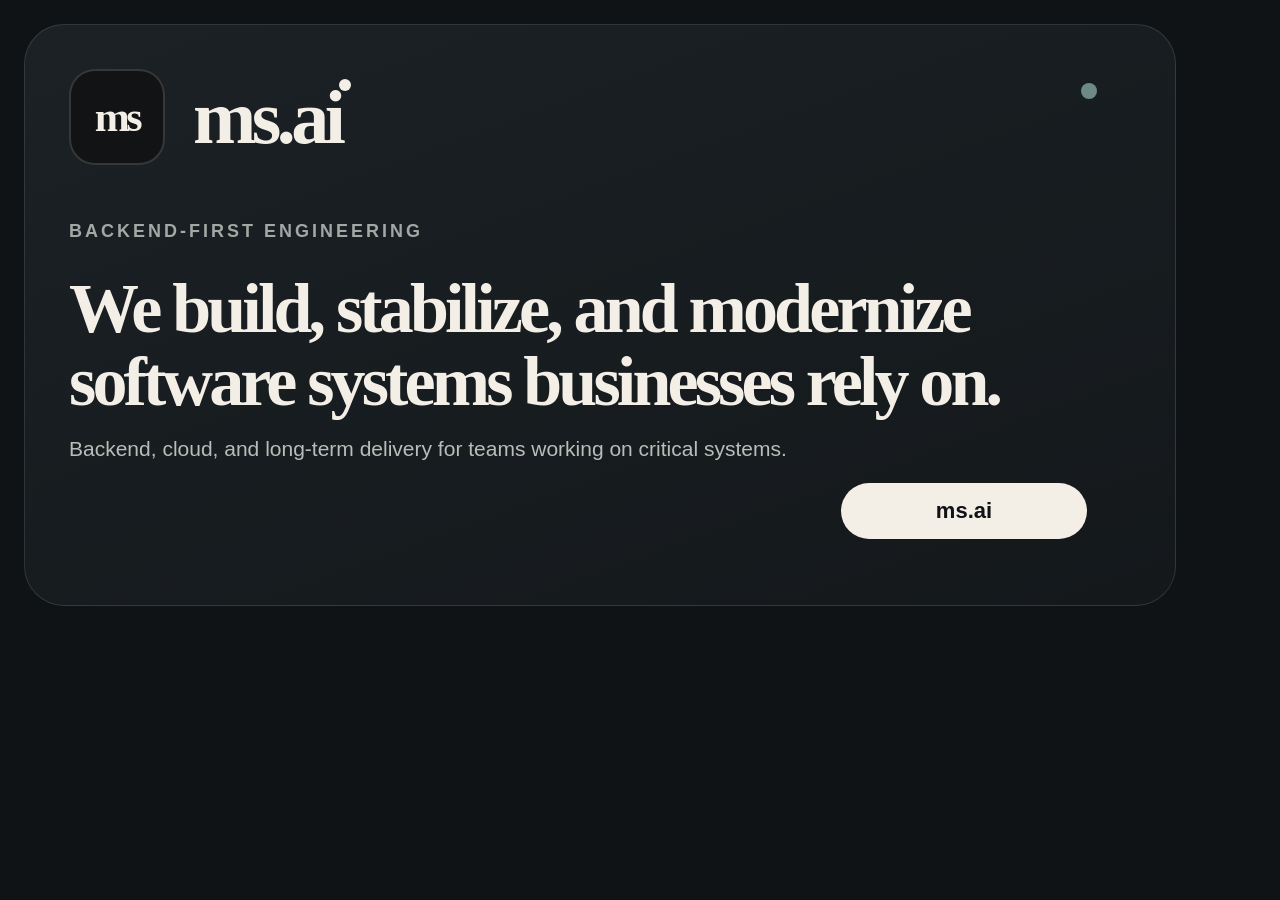
==== assets/social/og-card.html @ 8bdab4fa "Finalize portfolio site and launch assets" ====
<!DOCTYPE html>
<html lang="en">
  <head>
    <meta charset="UTF-8" />
    <meta name="viewport" content="width=device-width, initial-scale=1.0" />
    <title>ms.ai OG Card</title>
    <style>
      :root {
        --ink: #101315;
        --panel-top: #1b2125;
        --panel-bottom: #14181b;
        --mist: #d9ddd6;
        --paper: #f3efe7;
        --accent: #6d8a86;
      }

      * {
        box-sizing: border-box;
      }

      html,
      body {
        margin: 0;
        width: 1200px;
        height: 630px;
        overflow: hidden;
        background: var(--ink);
      }

      body {
        font-family: Helvetica, Arial, sans-serif;
      }

      .frame {
        width: 1200px;
        height: 630px;
        padding: 24px;
        background: var(--ink);
      }

      .card {
        position: relative;
        width: 100%;
        height: 100%;
        padding: 44px;
        border-radius: 40px;
        background: linear-gradient(160deg, var(--panel-top), var(--panel-bottom));
        border: 1px solid rgba(217, 221, 214, 0.14);
        color: var(--paper);
      }

      .brand {
        display: flex;
        align-items: center;
        gap: 28px;
      }

      .badge {
        display: flex;
        align-items: center;
        justify-content: center;
        width: 96px;
        height: 96px;
        border-radius: 26px;
        border: 2px solid rgba(217, 221, 214, 0.18);
        background: rgba(17, 19, 21, 0.96);
        font-family: Georgia, "Times New Roman", serif;
        font-size: 42px;
        font-weight: 700;
        letter-spacing: -0.08em;
      }

      .wordmark {
        font-family: Georgia, "Times New Roman", serif;
        font-size: 76px;
        font-weight: 700;
        letter-spacing: -0.06em;
      }

      .eyebrow {
        margin: 54px 0 0;
        color: rgba(217, 221, 214, 0.72);
        font-size: 18px;
        font-weight: 800;
        letter-spacing: 3px;
      }

      h1 {
        max-width: 980px;
        margin: 30px 0 0;
        font-family: Georgia, "Times New Roman", serif;
        font-size: 70px;
        line-height: 1.04;
        letter-spacing: -0.055em;
      }

      p {
        max-width: 760px;
        margin: 16px 0 0;
        color: rgba(217, 221, 214, 0.84);
        font-size: 21px;
        line-height: 1.35;
      }

      .pill {
        position: absolute;
        right: 88px;
        bottom: 66px;
        display: inline-flex;
        align-items: center;
        justify-content: center;
        min-width: 246px;
        height: 56px;
        padding: 0 28px;
        border-radius: 999px;
        background: var(--paper);
        color: var(--ink);
        font-size: 22px;
        font-weight: 800;
      }

      .dot-left,
      .dot-right {
        position: absolute;
        border-radius: 999px;
      }

      .dot-left {
        top: 54px;
        left: 314px;
        width: 12px;
        height: 12px;
        background: var(--paper);
      }

      .dot-right {
        top: 58px;
        right: 78px;
        width: 16px;
        height: 16px;
        background: var(--accent);
      }
    </style>
  </head>
  <body>
    <div class="frame">
      <div class="card">
        <div class="brand">
          <div class="badge">ms</div>
          <div class="wordmark">ms.ai</div>
        </div>
        <div class="dot-left"></div>
        <div class="dot-right"></div>
        <p class="eyebrow">BACKEND-FIRST ENGINEERING</p>
        <h1>We build, stabilize, and modernize software systems businesses rely on.</h1>
        <p>Backend, cloud, and long-term delivery for teams working on critical systems.</p>
        <div class="pill">ms.ai</div>
      </div>
    </div>
  </body>
</html>
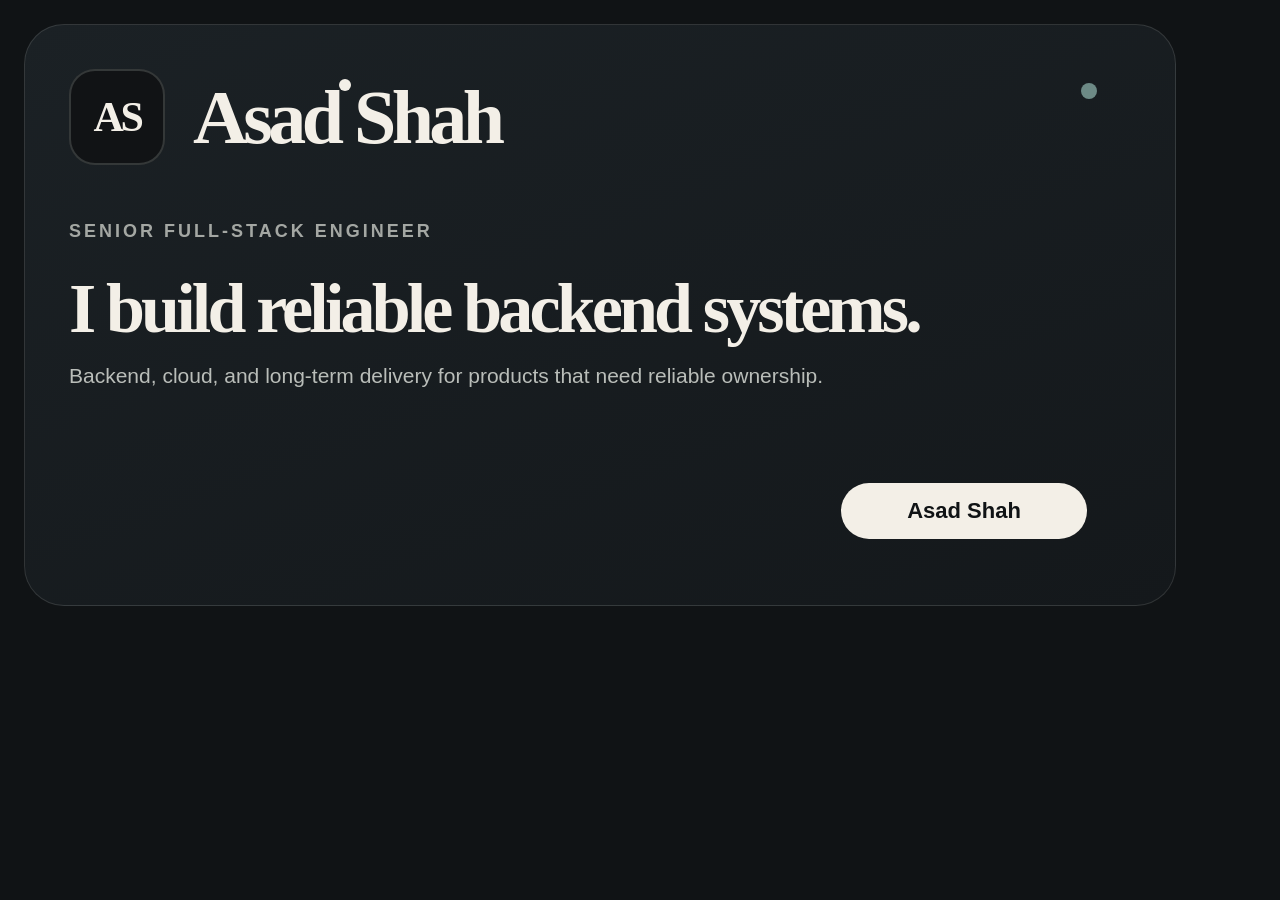
==== commit 64bbf0e3: "Update portfolio content and assets" ====
--- a/assets/social/og-card.html
+++ b/assets/social/og-card.html
@@ -3,7 +3,7 @@
   <head>
     <meta charset="UTF-8" />
     <meta name="viewport" content="width=device-width, initial-scale=1.0" />
-    <title>ms.ai OG Card</title>
+    <title>Asad Shah OG Card</title>
     <style>
       :root {
         --ink: #101315;
@@ -146,15 +146,15 @@
     <div class="frame">
       <div class="card">
         <div class="brand">
-          <div class="badge">ms</div>
-          <div class="wordmark">ms.ai</div>
+          <div class="badge">AS</div>
+          <div class="wordmark">Asad Shah</div>
         </div>
         <div class="dot-left"></div>
         <div class="dot-right"></div>
-        <p class="eyebrow">BACKEND-FIRST ENGINEERING</p>
-        <h1>We build, stabilize, and modernize software systems businesses rely on.</h1>
-        <p>Backend, cloud, and long-term delivery for teams working on critical systems.</p>
-        <div class="pill">ms.ai</div>
+        <p class="eyebrow">SENIOR FULL-STACK ENGINEER</p>
+        <h1>I build reliable backend systems.</h1>
+        <p>Backend, cloud, and long-term delivery for products that need reliable ownership.</p>
+        <div class="pill">Asad Shah</div>
       </div>
     </div>
   </body>
